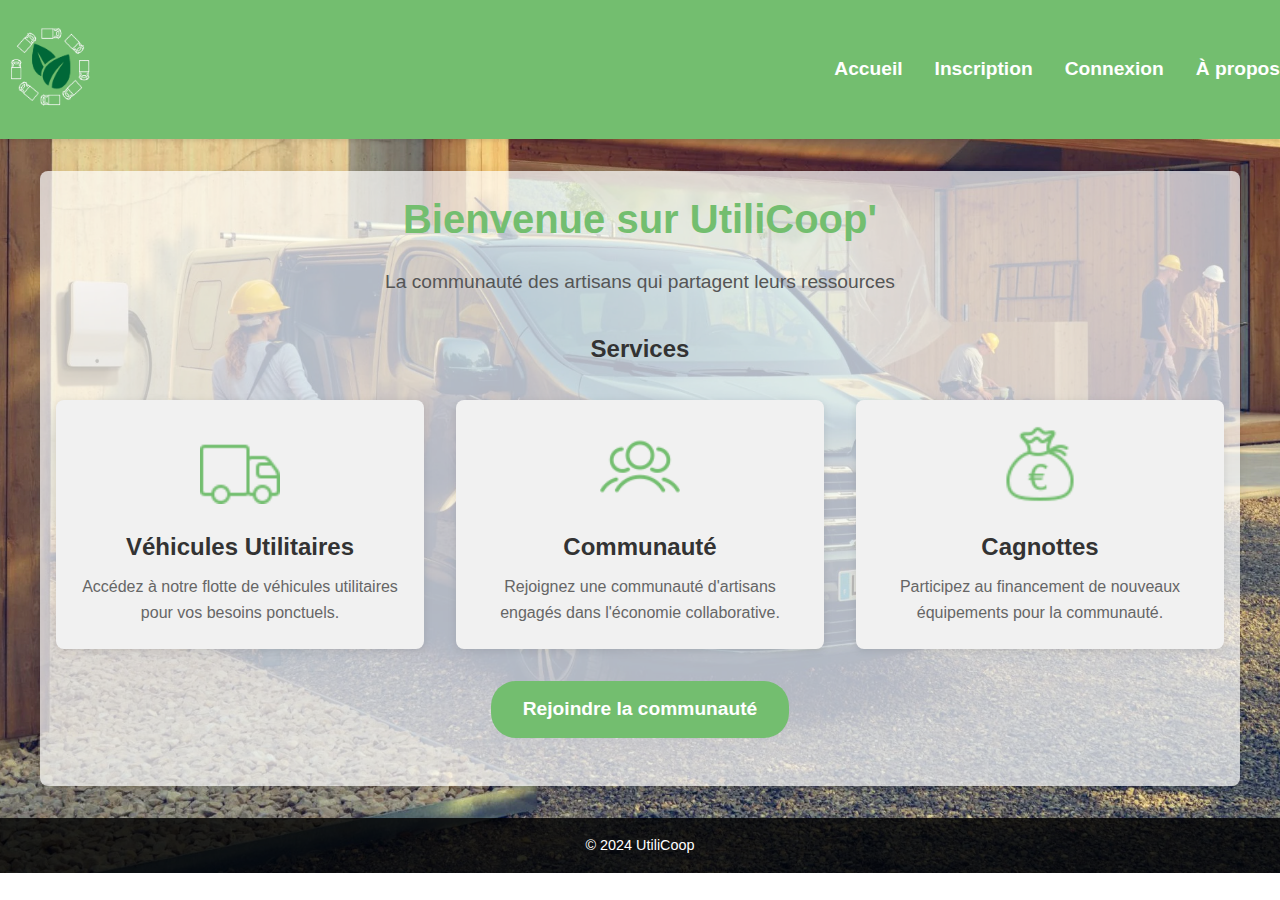
==== index.html @ 35496345 "fix" ====
<!DOCTYPE html>
<html lang="en">
<head>
    <meta charset="UTF-8">
    <meta name="viewport" content="width=device-width, initial-scale=1.0">
    <title>Accueil - UtiliCoop</title>
    <link rel="stylesheet" href="CSS/index.css">

</head>
<!-- Header -->
<header>
    <a href="index.html">
        <img src="Images/logo.png" alt="Logo UtiliCoop" class="logo">
    </a>
    <nav>
        <ul>
            <li><a href="index.html">Accueil</a></li>
            <li><a href="Html/inscription.html">Inscription</a></li>
            <li><a href="Html/connexion.html">Connexion</a></li>
            <li><a href="Html/apropos.html">À propos</a></li>
        </ul>
    </nav>
</header>

<body>
<!-- Main Content -->
<main>
    <!-- Welcome Section -->
    <section>
        <h1>Bienvenue sur UtiliCoop' </h1>
        <p>La communauté des artisans qui partagent leurs ressources</p>
    </section>

    <!-- Services Section -->
    <section>
        <h2>Services</h2>
        <div class="services">
            <div class="service">
                <img src="Images/camion.png" alt="Véhicules Utilitaires">
                <h3>Véhicules Utilitaires</h3>
                <p>Accédez à notre flotte de véhicules utilitaires pour vos besoins ponctuels.</p>
            </div>

            <div class="service">
                <img src="Images/communauté.png" alt="Communauté">
                <h3>Communauté</h3>
                <p>Rejoignez une communauté d'artisans engagés dans l'économie collaborative.</p>
            </div>

            <div class="service">
                <img src="Images/cagnotte.png" alt="Cagnottes">
                <h3>Cagnottes</h3>
                <p>Participez au financement de nouveaux équipements pour la communauté.</p>
            </div>
        </div>
    </section>

    <!-- Join Section -->
    <section class="join-community">
        <a href="Html/inscription.html" class="join-button">Rejoindre la communauté</a>
    </section>
</main>

</body>
<!-- Footer -->
<footer>
    <p>© 2024 UtiliCoop</p>
</footer>
</html>
---- CSS/index.css ----
/* Reset de base */
* {
    margin: 0;
    padding: 0;
    box-sizing: border-box;
}

/* Ajout de l'image de fond */
body {
    font-family: 'Arial', sans-serif;
    line-height: 1.6;
    color: #333;
    margin: 0;
    background-image: url('../Images/artisans3.jpg');
    background-size: cover; /* L'image couvre toute la page */
    background-repeat: no-repeat; /* Pas de répétition */
    background-position: center; /* Centrer l'image */
}

/* Header */
header {
    background-color: #73be6f;
    color: #fff;
    padding: 1rem 0;
    box-shadow: 0 2px 4px rgba(0, 0, 0, 0.1);
    display: flex;
    align-items: center; /* Centrer le logo et les liens */
    justify-content: space-between; /* Espacement entre le logo et les éléments du menu */
}

header a .logo {
    max-width: 100px; /* Augmenter la taille du logo */
    height: auto; /* Conserver les proportions */
}

header nav ul {
    display: flex;
    justify-content: center;
    list-style: none;
    gap: 2rem;
}

header nav ul li a {
    color: #fff;
    text-decoration: none;
    font-size: 1.2rem;
    font-weight: bold;
    transition: color 0.3s ease;
}

header nav ul li a:hover {
    color: #ffd700;
}

/* Main Section */
main {
    max-width: 1200px;
    margin: 2rem auto;
    padding: 1rem;
    background-color: rgba(255, 255, 255, 0.7); /* Fond blanc semi-transparent */
    border-radius: 8px;
    box-shadow: 0 2px 10px rgba(0, 0, 0, 0.1);
}

/* Welcome Section */
main section {
    margin-bottom: 2rem;
    text-align: center;
}

main section h1 {
    font-size: 2.5rem;
    color: #73be6f;
    margin-bottom: 1rem;
}

main section p {
    font-size: 1.2rem;
    color: #555;
}

/* Services Section */
.services {
    display: grid;
    grid-template-columns: repeat(auto-fit, minmax(250px, 1fr));
    gap: 2rem;
    margin-top: 2rem;
}

.service {
    background-color: #f1f1f1;
    padding: 1.5rem;
    border-radius: 8px;
    text-align: center;
    box-shadow: 0 2px 8px rgba(0, 0, 0, 0.1);
    transition: transform 0.3s ease, box-shadow 0.3s ease;
}

.service:hover {
    transform: translateY(-5px);
    box-shadow: 0 4px 12px rgba(0, 0, 0, 0.2);
}

.service img {
    width: 80px;
    margin-bottom: 1rem;
}

.service h3 {
    font-size: 1.5rem;
    color: #333;
    margin-bottom: 0.5rem;
}

.service p {
    font-size: 1rem;
    color: #666;
}

/* Join Community Section */
.join-community {
    text-align: center;
    margin-top: 2rem;
}

.join-button {
    display: inline-block;
    background-color: #73be6f;
    color: #fff;
    padding: 0.8rem 2rem;
    border-radius: 25px;
    font-size: 1.2rem;
    text-decoration: none;
    font-weight: bold;
    transition: background-color 0.3s ease;
}

.join-button:hover {
    background-color: #258820;
}

/* Footer */
footer {
    background-color: rgba(0, 0, 0, 0.8); /* Fond sombre avec opacité */
    color: #fff;
    text-align: center;
    padding: 1rem 0;
}

footer p {
    font-size: 0.9rem;
}

/* Responsiveness */
@media (max-width: 768px) {
    header nav ul {
        flex-direction: column;
        gap: 1rem;
    }

    /* Réduction du logo pour les petits écrans */
    header a .logo {
        max-width: 60px; /* Augmenter la taille du logo sur les petits écrans */
        height: auto;
    }

    header nav ul li a {
        font-size: 1rem;
    }
}
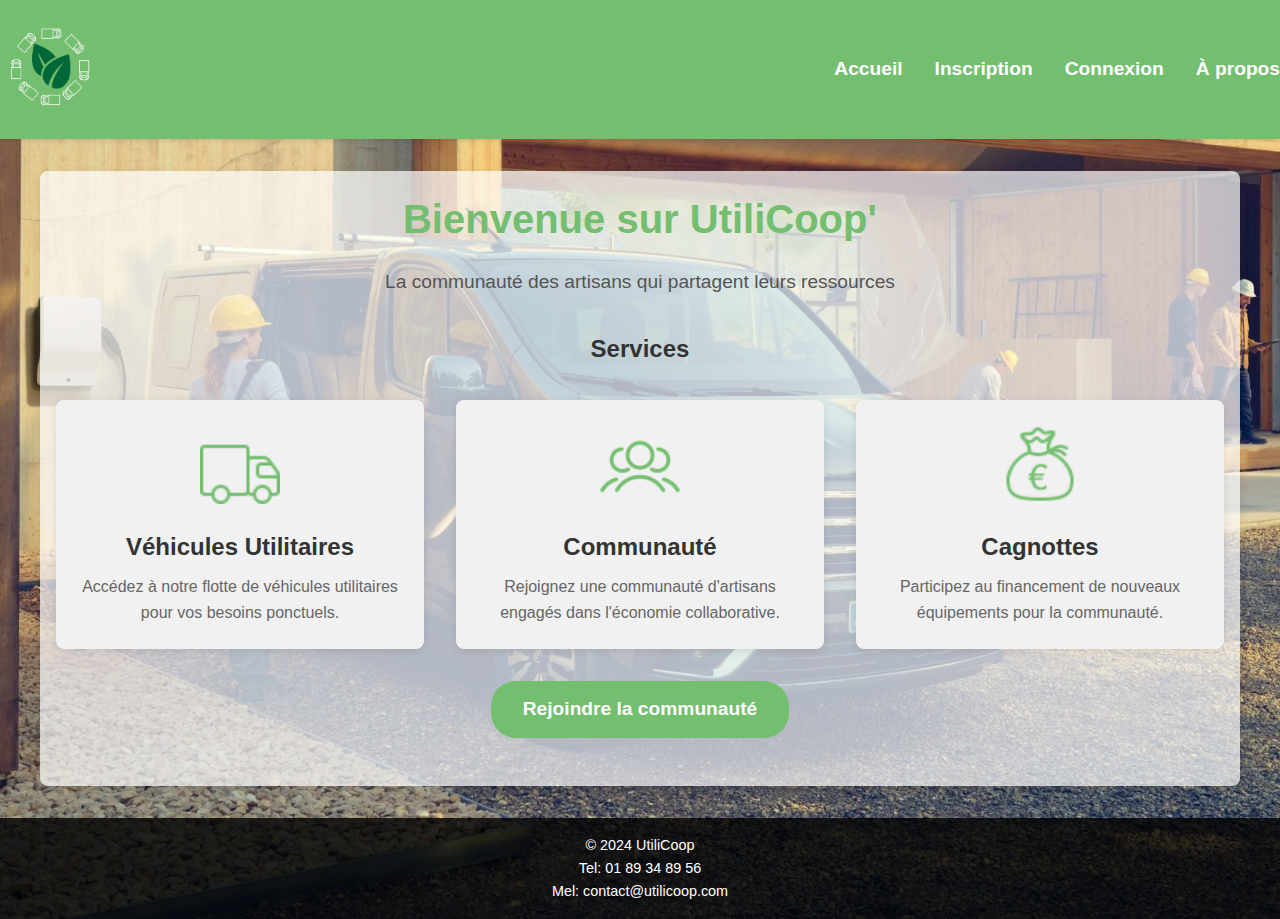
==== commit 96021a85: "fix" ====
--- a/index.html
+++ b/index.html
@@ -65,5 +65,7 @@
 <!-- Footer -->
 <footer>
     <p>© 2024 UtiliCoop</p>
+    <p>Tel: 01 89 34 89 56</p>
+    <p>Mel: contact@utilicoop.com</p>
 </footer>
 </html>
--- a/CSS/index.css
+++ b/CSS/index.css
@@ -7,7 +7,7 @@
 
 /* Ajout de l'image de fond */
 body {
-    font-family: 'Arial', sans-serif;
+    font-family: 'D', sans-serif;
     line-height: 1.6;
     color: #333;
     margin: 0;
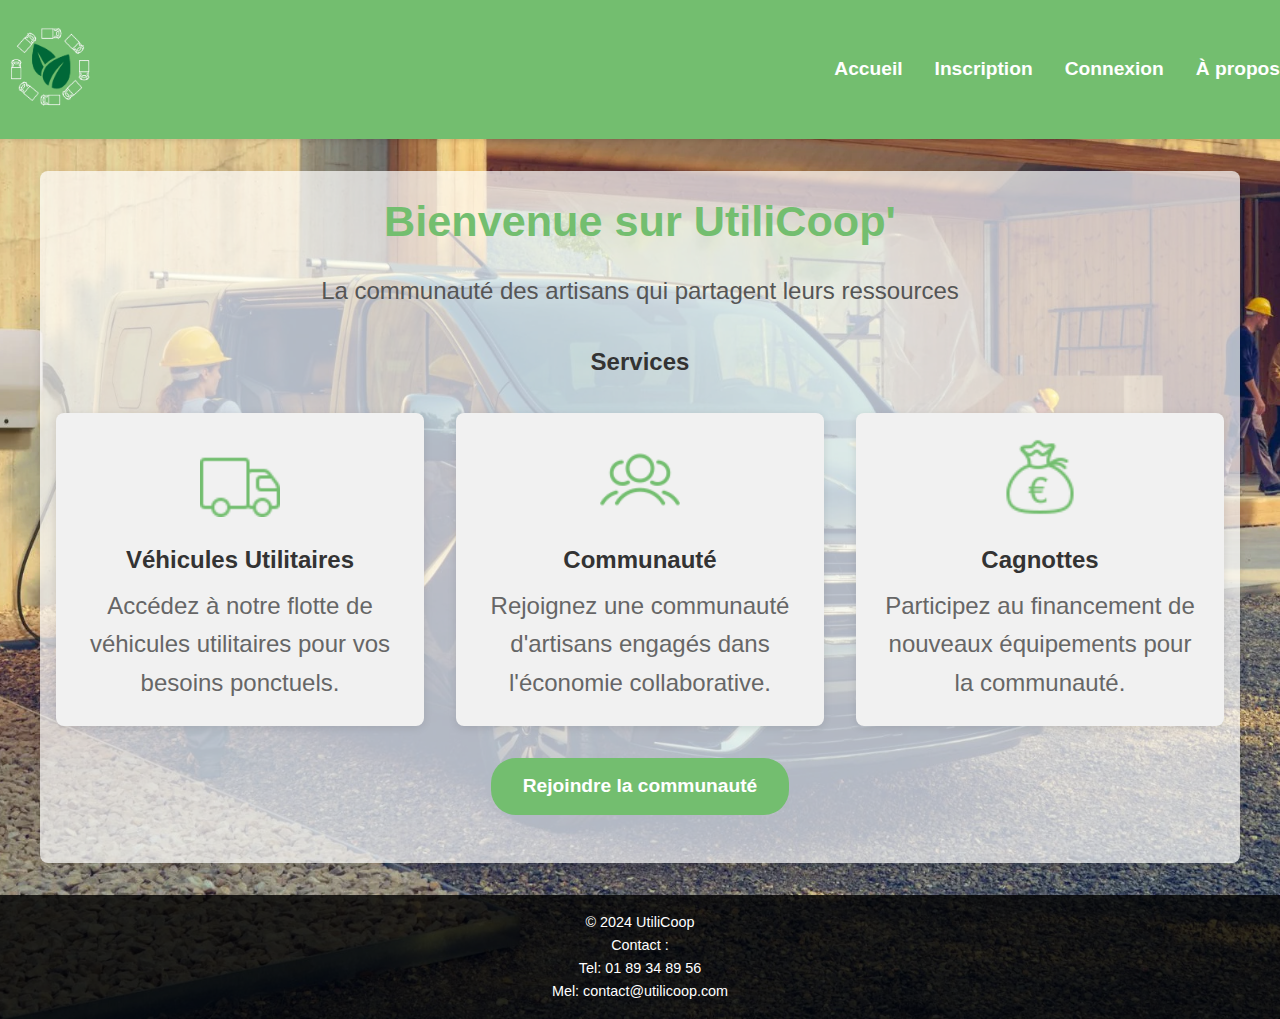
==== commit bd0648fe: "fix" ====
--- a/index.html
+++ b/index.html
@@ -65,6 +65,7 @@
 <!-- Footer -->
 <footer>
     <p>© 2024 UtiliCoop</p>
+    <p>Contact :</p>
     <p>Tel: 01 89 34 89 56</p>
     <p>Mel: contact@utilicoop.com</p>
 </footer>
--- a/CSS/index.css
+++ b/CSS/index.css
@@ -7,7 +7,7 @@
 
 /* Ajout de l'image de fond */
 body {
-    font-family: 'D', sans-serif;
+    font-family: 'Tw Cen MT', sans-serif;
     line-height: 1.6;
     color: #333;
     margin: 0;
@@ -69,13 +69,13 @@
 }
 
 main section h1 {
-    font-size: 2.5rem;
+    font-size: 2.7rem;
     color: #73be6f;
     margin-bottom: 1rem;
 }
 
 main section p {
-    font-size: 1.2rem;
+    font-size: 1.5rem;
     color: #555;
 }
 
@@ -113,7 +113,7 @@
 }
 
 .service p {
-    font-size: 1rem;
+    font-size: 1.5rem;
     color: #666;
 }
 
@@ -147,6 +147,7 @@
     padding: 1rem 0;
 }
 
+
 footer p {
     font-size: 0.9rem;
 }
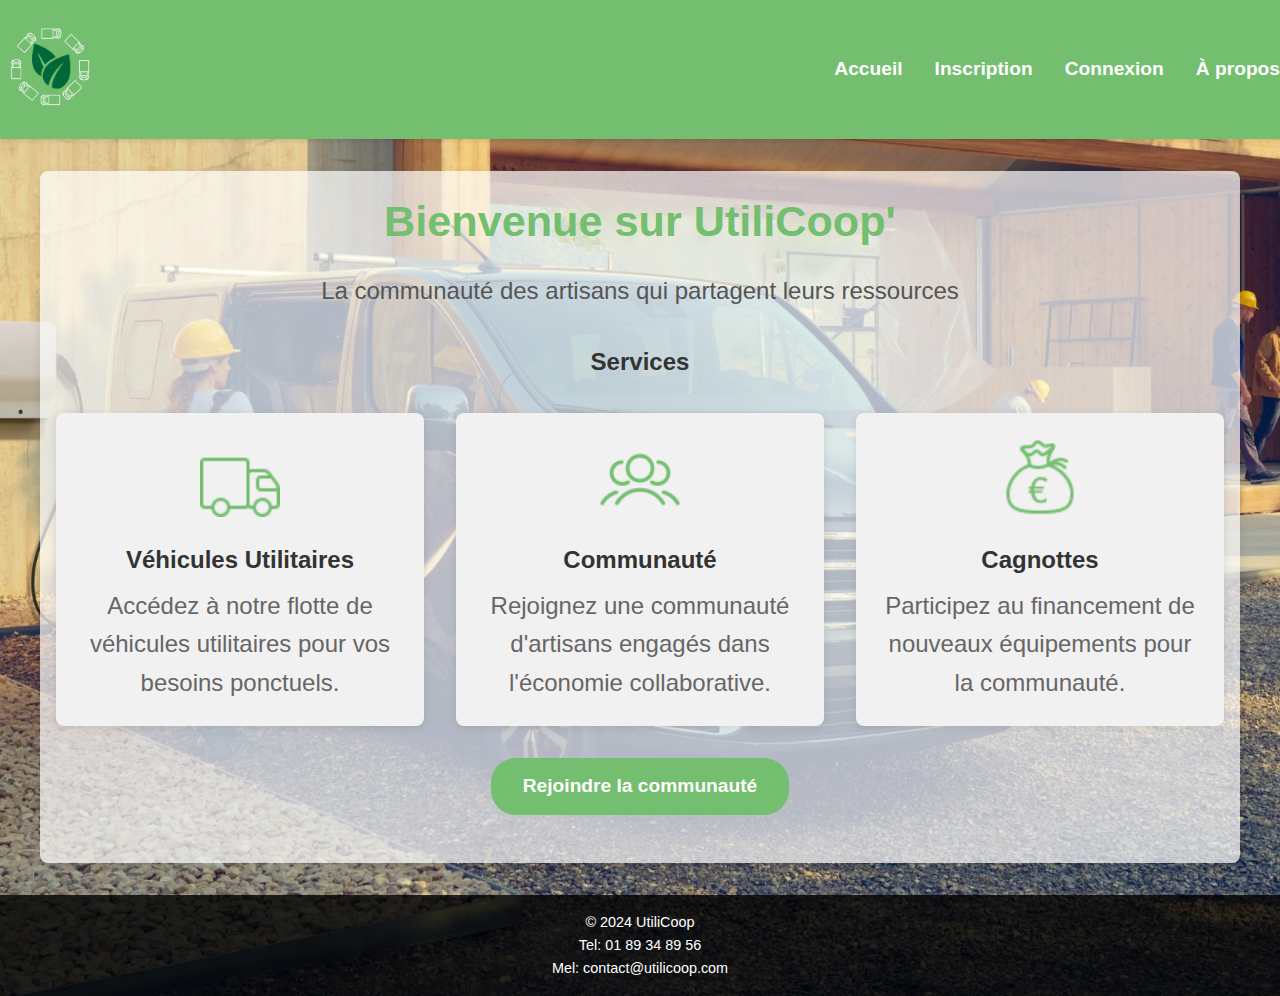
==== commit dc16f80c: "fix" ====
--- a/index.html
+++ b/index.html
@@ -65,7 +65,6 @@
 <!-- Footer -->
 <footer>
     <p>© 2024 UtiliCoop</p>
-    <p>Contact :</p>
     <p>Tel: 01 89 34 89 56</p>
     <p>Mel: contact@utilicoop.com</p>
 </footer>
